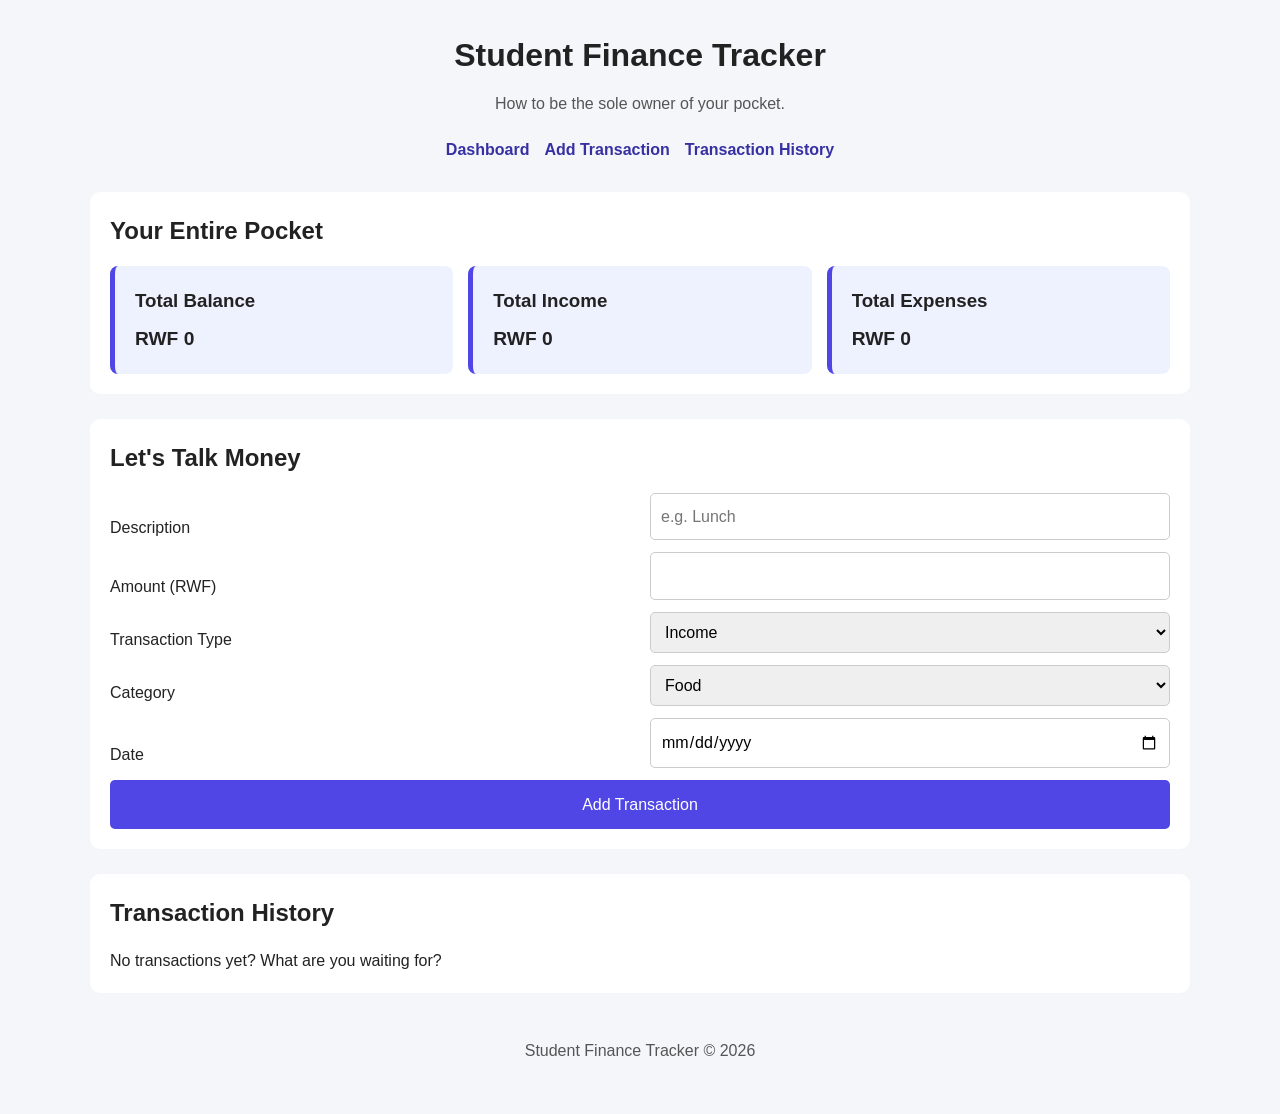
==== index.html @ 47b6ad71 "Responsive design and keyboard navigation" ====
<!DOCTYPE html>
<html lang="en">
<head>
    <meta charset="UTF-8">
    <meta name="viewport" content="width=device-width, initial-scale=1.0">
    <meta name="description" content="A finance tracker for students to make managing their money easy.">
    <title>Student Finance Tracker</title>
    <link rel="stylesheet" href="styles/style.css">
</head>
<body>
<a class="skip-link" href="#main-content">Let's Skip To The Best Part</a>

    <header>
        <h1>Student Finance Tracker</h1>
        <p>How to be the sole owner of your pocket.</p>
	<nav aria-label="Main navigation">
    <a href="#summary-heading">Dashboard</a>
    <a href="#transaction-heading">Add Transaction</a>
    <a href="#history-heading">Transaction History</a>
</nav>
    </header>

    <main id="main-content">
        <section aria-labelledby="summary-heading">
            <h2 id="summary-heading">Your Entire Pocket</h2>

            <div class="summary-cards">
                <article>
                    <h3>Total Balance</h3>
                    <p id="balance">RWF 0</p>
                </article>

                <article>
                    <h3>Total Income</h3>
                    <p id="income">RWF 0</p>
                </article>

                <article>
                    <h3>Total Expenses</h3>
                    <p id="expenses">RWF 0</p>
                </article>
            </div>
        </section>

        <section aria-labelledby="transaction-heading">
            <h2 id="transaction-heading">Let's Talk Money</h2>

            <form id="transaction-form">
                <label for="description">Description</label>
                <input
                    type="text"
                    id="description"
                    name="description"
                    placeholder="e.g. Lunch"
                    required
                >

                <label for="amount">Amount (RWF)</label>
                <input
                    type="number"
                    id="amount"
                    name="amount"
                    min="1"
                    step="1"
                    required
                >

                <label for="type">Transaction Type</label>
                <select id="type" name="type" required>
                    <option value="income">Income</option>
                    <option value="expense">Expense</option>
                </select>

                <label for="category">Category</label>
                <select id="category" name="category" required>
                    <option value="Food">Food</option>
                    <option value="Transport">Transport</option>
                    <option value="Books">Books</option>
                    <option value="Entertainment">Entertainment</option>
                    <option value="Fees">Fees</option>
                    <option value="Other">Other</option>
                </select>

                <label for="date">Date</label>
                <input type="date" id="date" name="date" required>

                <button type="submit">Add Transaction</button>
            </form>
        </section>

        <section aria-labelledby="history-heading">
            <h2 id="history-heading">Transaction History</h2>

            <div id="transaction-list">
                <p>No transactions yet? What are you waiting for?</p>
            </div>
        </section>
    </main>

    <footer>
        <p>Student Finance Tracker &copy; 2026</p>
    </footer>

    <script src="scripts/main.js"></script>
</body>
</html>
---- styles/style.css ----
/* Basic reset */
* {
    box-sizing: border-box;
    margin: 0;
    padding: 0;
}

/* Whole page */
body {
    font-family: Arial, sans-serif;
    background-color: #f4f6f9;
    color: #222;
    line-height: 1.6;
    padding: 20px;
}

/* Page header */
header {
    text-align: center;
    margin-bottom: 30px;
}

/* Main content */
main {
    max-width: 1000px;
    margin: 0 auto;
}

/* Sections */
section {
    background-color: white;
    padding: 20px;
    margin-bottom: 25px;
    border-radius: 10px;
}

/* Section headings */
h2 {
    margin-bottom: 15px;
}


/* Page heading */
header h1 {
    margin-bottom: 10px;
}

header p {
    color: #555;
}

/* Summary cards */
.summary-cards {
    display: flex;
    flex-direction: column;
    gap: 15px;
}

.summary-cards article {
    background-color: #eef2ff;
    padding: 20px;
    border-radius: 8px;
    border-left: 5px solid #4f46e5;
}

.summary-cards h3 {
    margin-bottom: 8px;
}

.summary-cards p {
    font-size: 1.2rem;
    font-weight: bold;
}

/* Transaction form */
#transaction-form {
    display: flex;
    flex-direction: column;
    gap: 10px;
}

#transaction-form input,
#transaction-form select {
    width: 100%;
    padding: 10px;
    border: 1px solid #ccc;
    border-radius: 5px;
    font: inherit;
}

#transaction-form button {
    padding: 12px;
    background-color: #4f46e5;
    color: white;
    border: none;
    border-radius: 5px;
    font: inherit;
    cursor: pointer;
}

#transaction-form button:hover {
    background-color: #3730a3;
}

/* Footer */
footer {
    text-align: center;
    color: #555;
    padding: 20px;
}

/* Keyboard accessibility */
input:focus-visible,
select:focus-visible,
button:focus-visible {
    outline: 3px solid #f59e0b;
    outline-offset: 2px;
}

/* Tablet screens: 768px and wider */
@media (min-width: 768px) {
    .summary-cards {
        flex-direction: row;
    }

    .summary-cards article {
        flex: 1;
    }
}

/* Desktop screens: 1024px and wider */
@media (min-width: 1024px) {
    body {
        padding: 30px;
    }

    main {
        max-width: 1100px;
    }
}


/* Larger screens: organize the form into two columns */
@media (min-width: 768px) {
    #transaction-form {
        display: grid;
        grid-template-columns: 1fr 1fr;
        gap: 12px 20px;
    }

    #transaction-form label {
        align-self: end;
    }

    #transaction-form button {
        grid-column: 1 / -1;
    }
}


/* Navigation */
nav {
    display: flex;
    flex-wrap: wrap;
    justify-content: center;
    gap: 15px;
    margin-top: 20px;
}

nav a {
    color: #3730a3;
    text-decoration: none;
    font-weight: bold;
}

nav a:hover {
    text-decoration: underline;
}

/* Skip link: visible when keyboard-focused */
.skip-link {
    position: absolute;
    top: -100px;
    left: 10px;
    background-color: white;
    color: #222;
    padding: 10px;
    z-index: 100;
}

.skip-link:focus {
    top: 10px;
    border: 2px solid #3730a3;
    border-radius: 5px;
    font-weight: bold;
}

/* Keyboard focus for navigation */
nav a:focus-visible {
    outline: 3px solid #f59e0b;
    outline-offset: 4px;
}
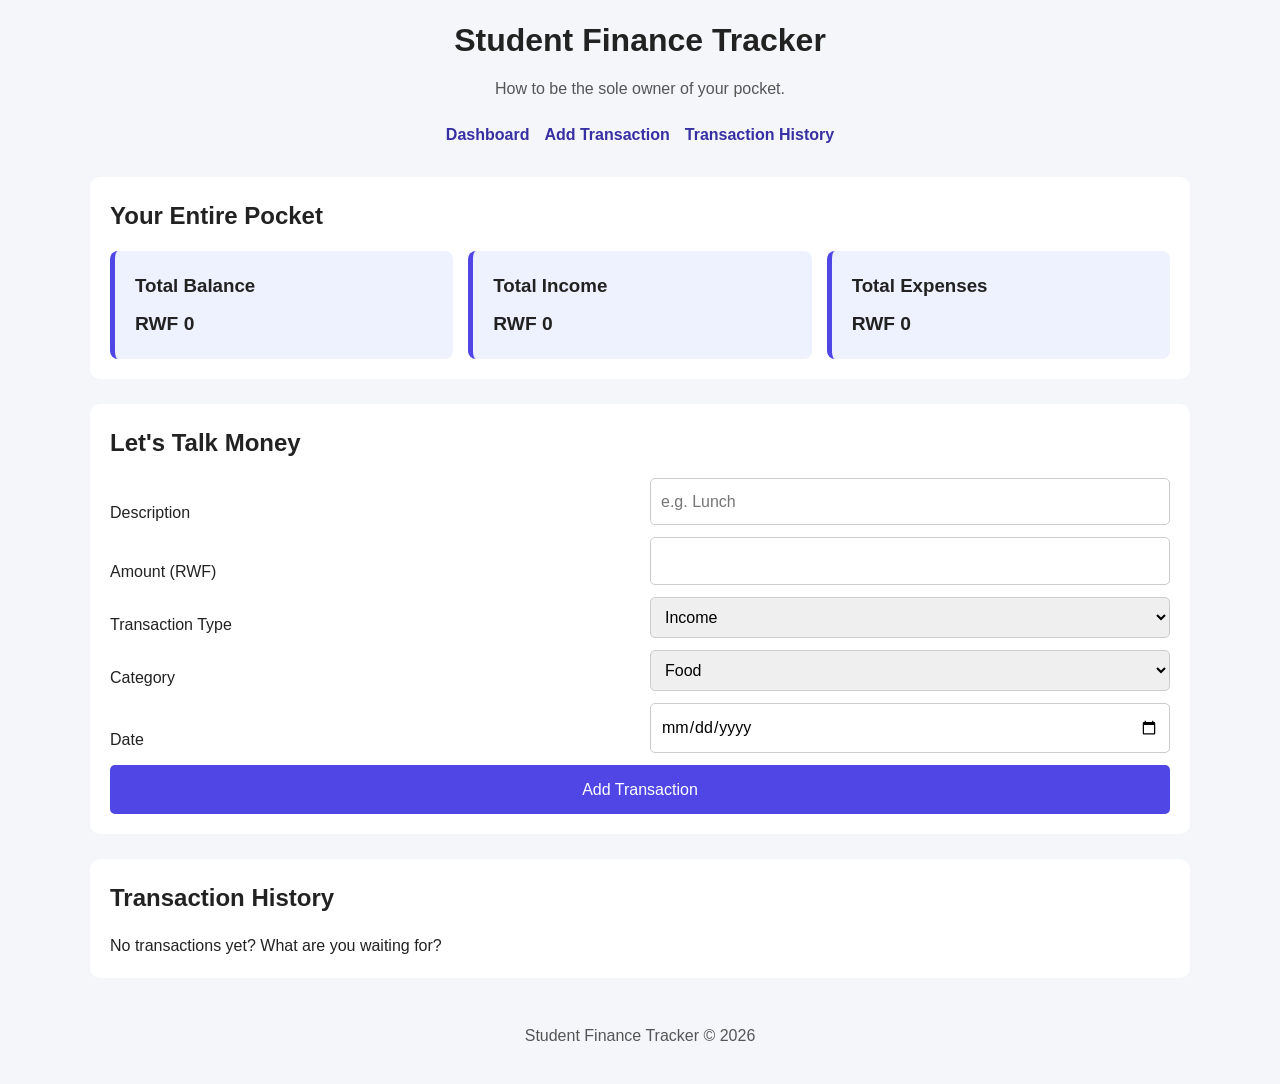
==== commit 7d43c15d: "Started milestone 3" ====
--- a/index.html
+++ b/index.html
@@ -102,6 +102,6 @@
         <p>Student Finance Tracker &copy; 2026</p>
     </footer>
 
-    <script src="scripts/main.js"></script>
+    <script type="module" src="scripts/main.js"></script>
 </body>
 </html>
--- a/styles/style.css
+++ b/styles/style.css
@@ -201,3 +201,45 @@
     outline: 3px solid #f59e0b;
     outline-offset: 4px;
 }
+
+
+/* Transaction history */
+#transaction-list {
+    display: flex;
+    flex-direction: column;
+    gap: 15px;
+}
+
+/* Individual transaction cards */
+.transaction-card {
+    background-color: #fff;
+    border: 1px solid #ddd;
+    border-radius: 8px;
+    padding: 15px;
+    overflow-wrap: anywhere;
+}
+
+/* Transaction card headings */
+.transaction-card h3 {
+    margin-bottom: 8px;
+}
+
+/* Tablet and desktop transaction layout */
+@media (min-width: 768px) {
+    #transaction-list {
+        display: grid;
+        grid-template-columns: repeat(2, minmax(0, 1fr));
+    }
+}
+
+/* Small mobile screens */
+@media (min-width: 360px) {
+    body {
+        padding: 15px;
+    }
+}
+
+/* Smooth button hover transition */
+#transaction-form button {
+    transition: background-color 0.2s ease;
+}
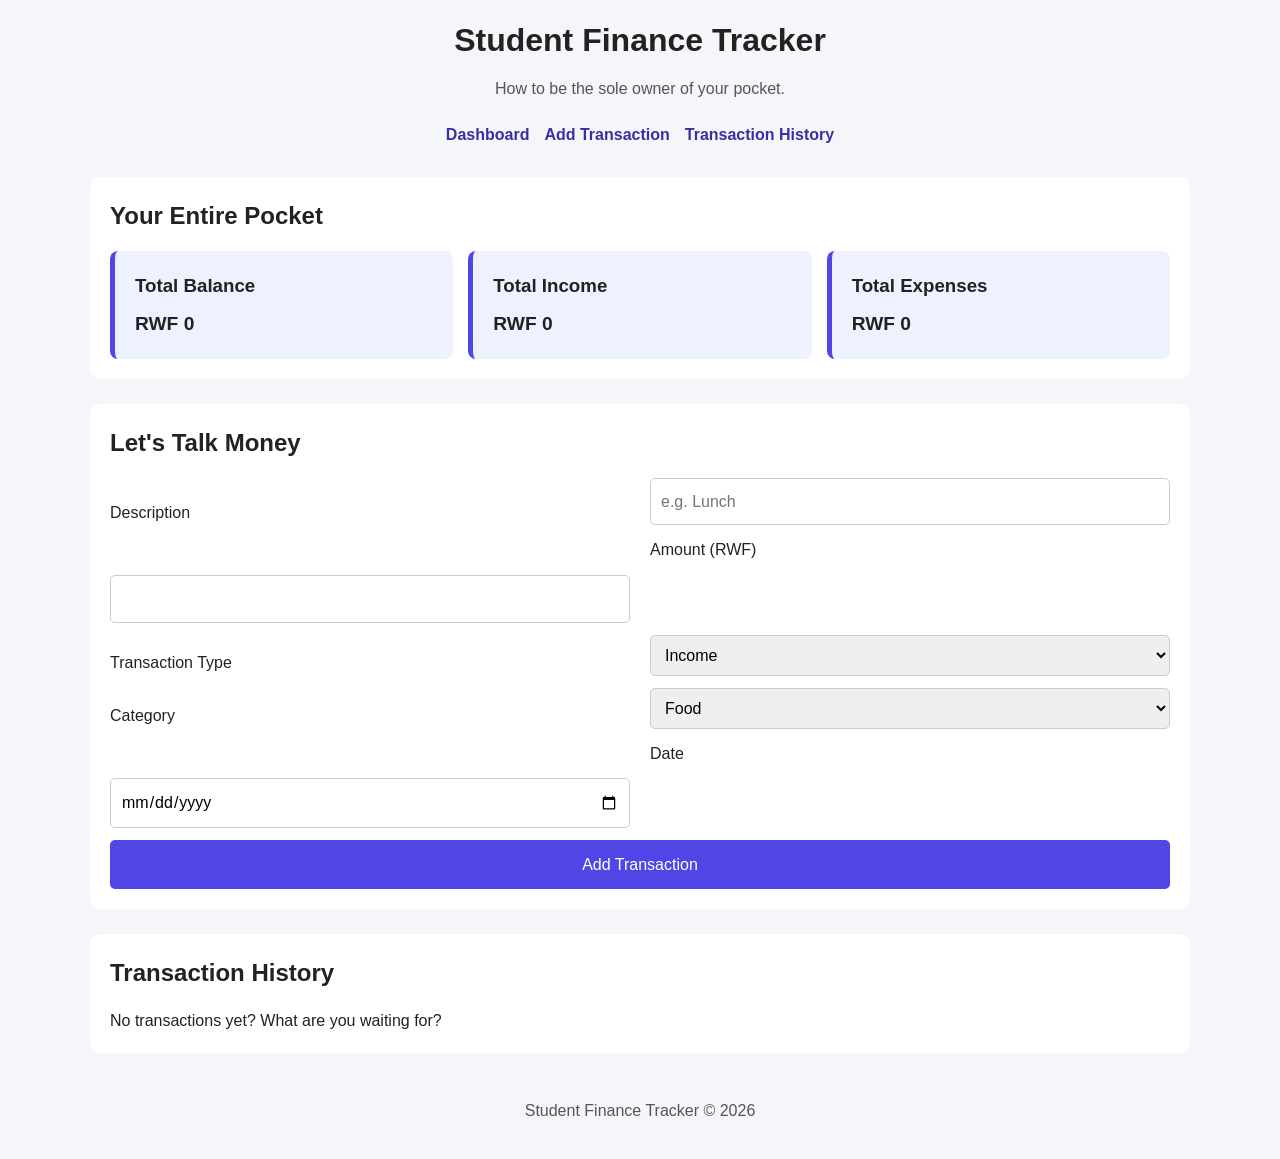
==== commit ab03b3be: "Regular expressions" ====
--- a/index.html
+++ b/index.html
@@ -1,4 +1,3 @@
-
 <!DOCTYPE html>
 <html lang="en">
 <head>
@@ -9,16 +8,17 @@
     <link rel="stylesheet" href="styles/style.css">
 </head>
 <body>
-<a class="skip-link" href="#main-content">Let's Skip To The Best Part</a>
+    <a class="skip-link" href="#main-content">Skip to main content</a>
 
     <header>
         <h1>Student Finance Tracker</h1>
         <p>How to be the sole owner of your pocket.</p>
-	<nav aria-label="Main navigation">
-    <a href="#summary-heading">Dashboard</a>
-    <a href="#transaction-heading">Add Transaction</a>
-    <a href="#history-heading">Transaction History</a>
-</nav>
+
+        <nav aria-label="Main navigation">
+            <a href="#summary-heading">Dashboard</a>
+            <a href="#transaction-heading">Add Transaction</a>
+            <a href="#history-heading">Transaction History</a>
+        </nav>
     </header>
 
     <main id="main-content">
@@ -46,7 +46,7 @@
         <section aria-labelledby="transaction-heading">
             <h2 id="transaction-heading">Let's Talk Money</h2>
 
-            <form id="transaction-form">
+            <form id="transaction-form" novalidate>
                 <label for="description">Description</label>
                 <input
                     type="text"
@@ -54,17 +54,23 @@
                     name="description"
                     placeholder="e.g. Lunch"
                     required
+                    aria-describedby="description-error"
                 >
+                <p id="description-error" class="error-message"
+                   role="status" aria-live="polite"></p>
 
                 <label for="amount">Amount (RWF)</label>
                 <input
                     type="number"
                     id="amount"
                     name="amount"
-                    min="1"
-                    step="1"
+                    min="0"
+                    step="0.01"
                     required
+                    aria-describedby="amount-error"
                 >
+                <p id="amount-error" class="error-message"
+                   role="status" aria-live="polite"></p>
 
                 <label for="type">Transaction Type</label>
                 <select id="type" name="type" required>
@@ -73,7 +79,12 @@
                 </select>
 
                 <label for="category">Category</label>
-                <select id="category" name="category" required>
+                <select
+                    id="category"
+                    name="category"
+                    required
+                    aria-describedby="category-error"
+                >
                     <option value="Food">Food</option>
                     <option value="Transport">Transport</option>
                     <option value="Books">Books</option>
@@ -81,9 +92,19 @@
                     <option value="Fees">Fees</option>
                     <option value="Other">Other</option>
                 </select>
+                <p id="category-error" class="error-message"
+                   role="status" aria-live="polite"></p>
 
                 <label for="date">Date</label>
-                <input type="date" id="date" name="date" required>
+                <input
+                    type="date"
+                    id="date"
+                    name="date"
+                    required
+                    aria-describedby="date-error"
+                >
+                <p id="date-error" class="error-message"
+                   role="status" aria-live="polite"></p>
 
                 <button type="submit">Add Transaction</button>
             </form>
@@ -92,7 +113,7 @@
         <section aria-labelledby="history-heading">
             <h2 id="history-heading">Transaction History</h2>
 
-            <div id="transaction-list">
+            <div id="transaction-list" aria-live="polite">
                 <p>No transactions yet? What are you waiting for?</p>
             </div>
         </section>
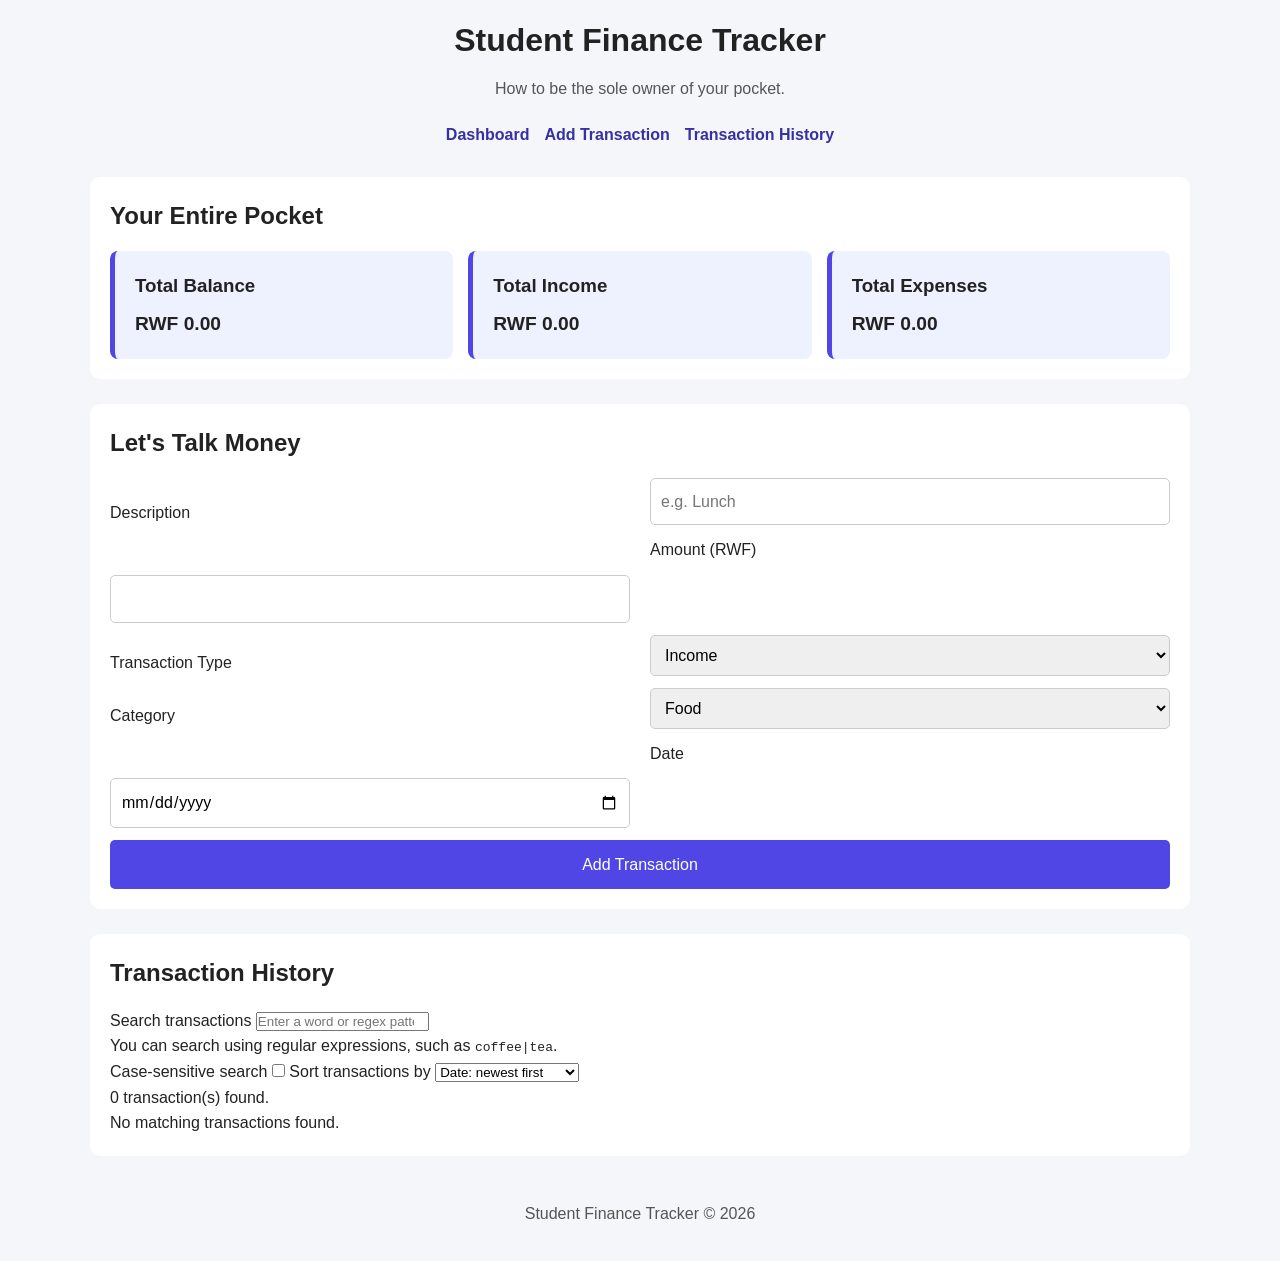
==== commit 32441811: "M5/M6: Add dashboard totals and local storage persistence" ====
--- a/index.html
+++ b/index.html
@@ -113,6 +113,35 @@
         <section aria-labelledby="history-heading">
             <h2 id="history-heading">Transaction History</h2>
 
+<div class="history-controls">
+    <label for="search-input">Search transactions</label>
+    <input
+        type="search"
+        id="search-input"
+        placeholder="Enter a word or regex pattern"
+        aria-describedby="search-help"
+    >
+    <p id="search-help">
+        You can search using regular expressions, such as
+        <code>coffee|tea</code>.
+    </p>
+
+    <label for="case-sensitive">Case-sensitive search</label>
+    <input type="checkbox" id="case-sensitive">
+
+    <label for="sort-by">Sort transactions by</label>
+    <select id="sort-by">
+        <option value="date-desc">Date: newest first</option>
+        <option value="date-asc">Date: oldest first</option>
+        <option value="description-asc">Description: A–Z</option>
+        <option value="description-desc">Description: Z–A</option>
+        <option value="amount-asc">Amount: lowest first</option>
+        <option value="amount-desc">Amount: highest first</option>
+    </select>
+
+    <p id="search-status" role="status" aria-live="polite"></p>
+</div>
+
             <div id="transaction-list" aria-live="polite">
                 <p>No transactions yet? What are you waiting for?</p>
             </div>
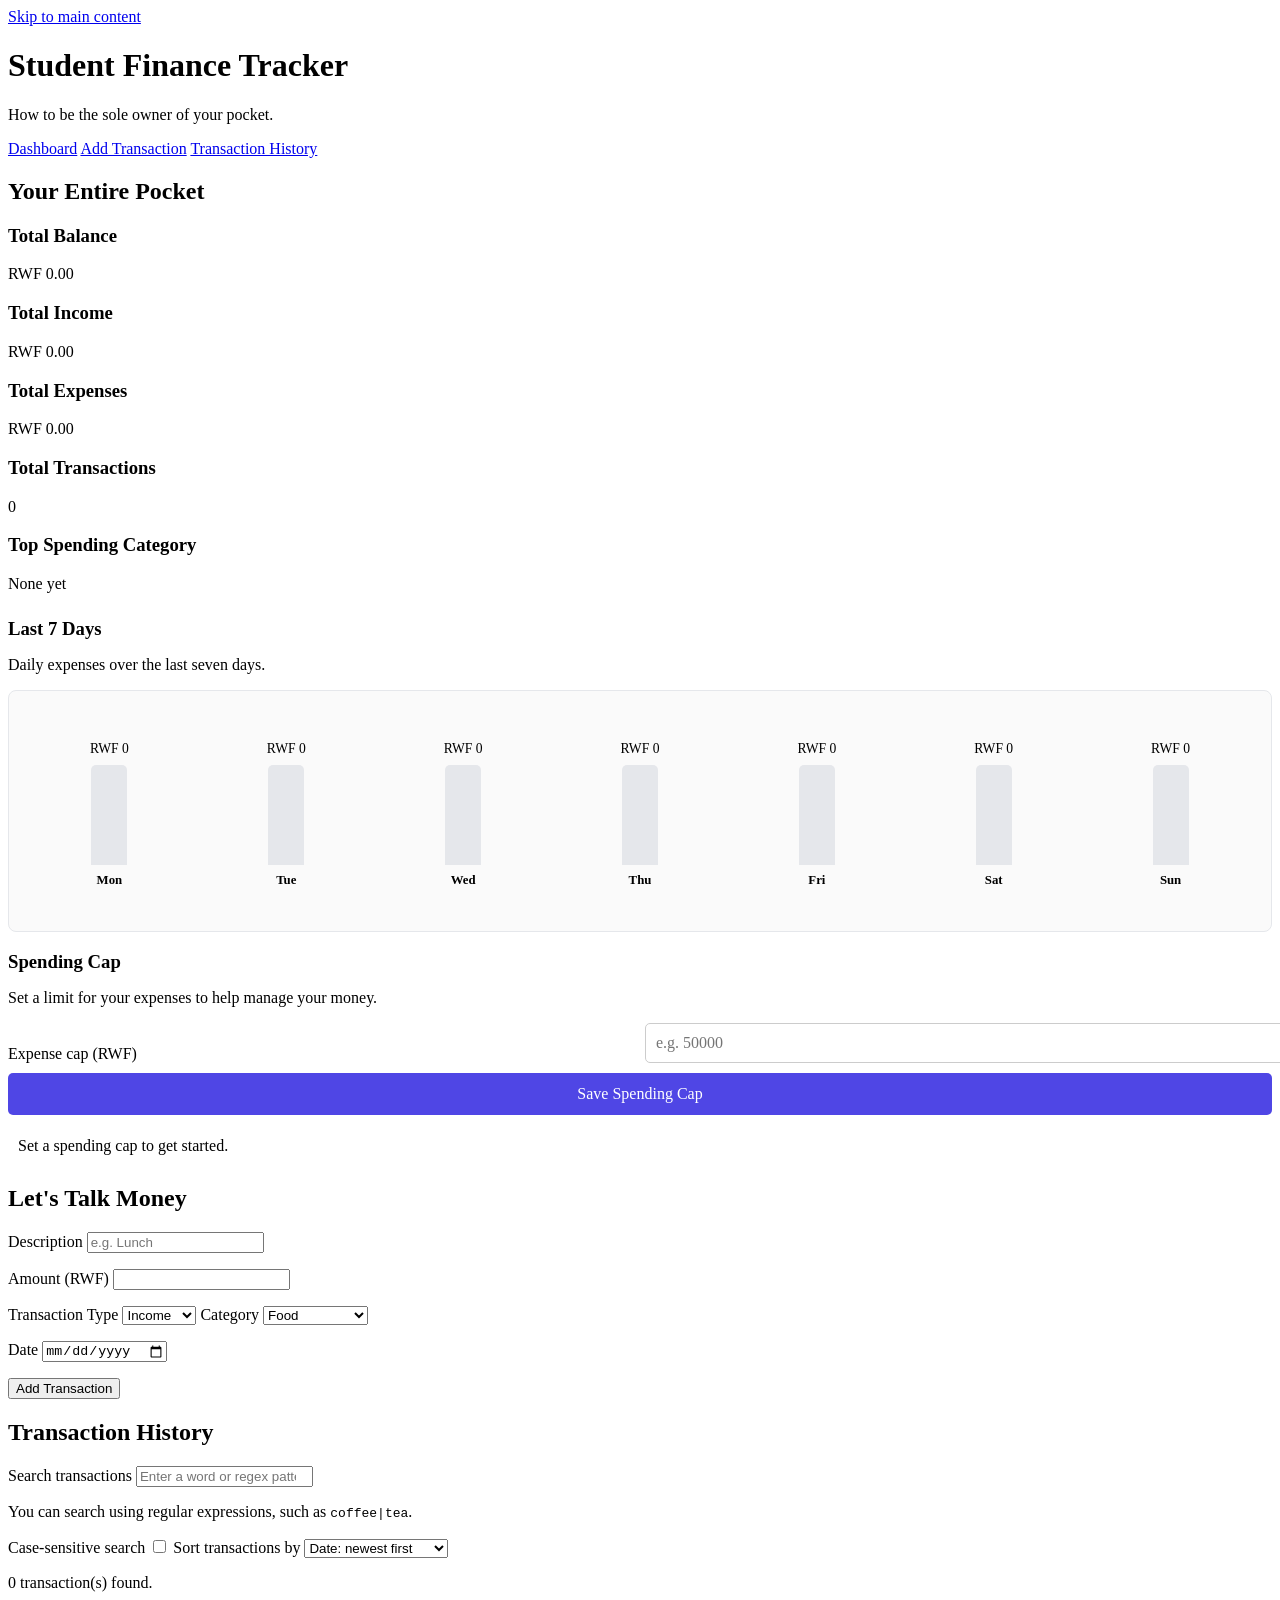
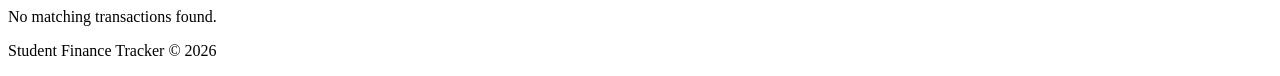
==== commit c38ae94f: "Done with Milestone 5" ====
--- a/index.html
+++ b/index.html
@@ -28,19 +28,68 @@
             <div class="summary-cards">
                 <article>
                     <h3>Total Balance</h3>
-                    <p id="balance">RWF 0</p>
+                    <p id="balance">RWF 0.00</p>
                 </article>
 
                 <article>
                     <h3>Total Income</h3>
-                    <p id="income">RWF 0</p>
+                    <p id="income">RWF 0.00</p>
                 </article>
 
                 <article>
                     <h3>Total Expenses</h3>
-                    <p id="expenses">RWF 0</p>
+                    <p id="expenses">RWF 0.00</p>
+                </article>
+
+                <article>
+                    <h3>Total Transactions</h3>
+                    <p id="total-transactions">0</p>
+                </article>
+
+                <article>
+                    <h3>Top Spending Category</h3>
+                    <p id="top-category">None yet</p>
                 </article>
             </div>
+
+            <section aria-labelledby="trend-heading">
+                <h3 id="trend-heading">Last 7 Days</h3>
+                <p>Daily expenses over the last seven days.</p>
+                <div
+                    id="weekly-trend"
+                    class="weekly-trend"
+                    role="img"
+                    aria-label="Daily expense trend for the last seven days"
+                >
+                    <p>No expense data yet.</p>
+                </div>
+            </section>
+
+            <section aria-labelledby="cap-heading">
+                <h3 id="cap-heading">Spending Cap</h3>
+                <p>Set a limit for your expenses to help manage your money.</p>
+
+                <form id="cap-form">
+                    <label for="spending-cap">Expense cap (RWF)</label>
+                    <input
+                        type="number"
+                        id="spending-cap"
+                        name="spending-cap"
+                        min="0"
+                        step="0.01"
+                        placeholder="e.g. 50000"
+                        required
+                    >
+                    <button type="submit">Save Spending Cap</button>
+                </form>
+
+                <p
+                    id="cap-status"
+                    role="status"
+                    aria-live="polite"
+                    aria-atomic="true"
+                >Set a spending cap to get started.</p>
+            </section>
         </section>
 
         <section aria-labelledby="transaction-heading">
@@ -113,34 +162,34 @@
         <section aria-labelledby="history-heading">
             <h2 id="history-heading">Transaction History</h2>
 
-<div class="history-controls">
-    <label for="search-input">Search transactions</label>
-    <input
-        type="search"
-        id="search-input"
-        placeholder="Enter a word or regex pattern"
-        aria-describedby="search-help"
-    >
-    <p id="search-help">
-        You can search using regular expressions, such as
-        <code>coffee|tea</code>.
-    </p>
-
-    <label for="case-sensitive">Case-sensitive search</label>
-    <input type="checkbox" id="case-sensitive">
-
-    <label for="sort-by">Sort transactions by</label>
-    <select id="sort-by">
-        <option value="date-desc">Date: newest first</option>
-        <option value="date-asc">Date: oldest first</option>
-        <option value="description-asc">Description: A–Z</option>
-        <option value="description-desc">Description: Z–A</option>
-        <option value="amount-asc">Amount: lowest first</option>
-        <option value="amount-desc">Amount: highest first</option>
-    </select>
-
-    <p id="search-status" role="status" aria-live="polite"></p>
-</div>
+            <div class="history-controls">
+                <label for="search-input">Search transactions</label>
+                <input
+                    type="search"
+                    id="search-input"
+                    placeholder="Enter a word or regex pattern"
+                    aria-describedby="search-help"
+                >
+                <p id="search-help">
+                    You can search using regular expressions, such as
+                    <code>coffee|tea</code>.
+                </p>
+
+                <label for="case-sensitive">Case-sensitive search</label>
+                <input type="checkbox" id="case-sensitive">
+
+                <label for="sort-by">Sort transactions by</label>
+                <select id="sort-by">
+                    <option value="date-desc">Date: newest first</option>
+                    <option value="date-asc">Date: oldest first</option>
+                    <option value="description-asc">Description: A–Z</option>
+                    <option value="description-desc">Description: Z–A</option>
+                    <option value="amount-asc">Amount: lowest first</option>
+                    <option value="amount-desc">Amount: highest first</option>
+                </select>
+
+                <p id="search-status" role="status" aria-live="polite"></p>
+            </div>
 
             <div id="transaction-list" aria-live="polite">
                 <p>No transactions yet? What are you waiting for?</p>
--- a/styles/style.css
+++ b/styles/style.css
@@ -1,87 +1,64 @@
-
-/* Basic reset */
-* {
-    box-sizing: border-box;
-    margin: 0;
-    padding: 0;
+/* Dashboard weekly expense trend */
+.weekly-trend {
+    display: grid;
+    grid-template-columns: repeat(7, minmax(0, 1fr));
+    gap: 8px;
+    align-items: end;
+    min-height: 200px;
+    padding: 15px 5px;
+    border: 1px solid #e5e7eb;
+    border-radius: 8px;
+    background-color: #fafafa;
 }
 
-/* Whole page */
-body {
-    font-family: Arial, sans-serif;
-    background-color: #f4f6f9;
-    color: #222;
-    line-height: 1.6;
-    padding: 20px;
+.trend-day {
+    display: flex;
+    flex-direction: column;
+    align-items: center;
+    gap: 8px;
+    min-width: 0;
+    height: 170px;
 }
 
-/* Page header */
-header {
+.trend-amount {
+    font-size: 0.7rem;
     text-align: center;
-    margin-bottom: 30px;
+    overflow-wrap: anywhere;
 }
 
-/* Main content */
-main {
-    max-width: 1000px;
-    margin: 0 auto;
+.trend-bar-track {
+    display: flex;
+    align-items: end;
+    width: 100%;
+    max-width: 36px;
+    height: 100px;
+    overflow: hidden;
+    border-radius: 5px 5px 0 0;
+    background-color: #e5e7eb;
 }
 
-/* Sections */
-section {
-    background-color: white;
-    padding: 20px;
-    margin-bottom: 25px;
-    border-radius: 10px;
+.trend-bar {
+    width: 100%;
+    min-height: 0;
+    border-radius: 5px 5px 0 0;
+    background-color: #4f46e5;
+    transition: height 0.3s ease;
 }
 
-/* Section headings */
-h2 {
-    margin-bottom: 15px;
-}
-
-
-/* Page heading */
-header h1 {
-    margin-bottom: 10px;
-}
-
-header p {
-    color: #555;
-}
-
-/* Summary cards */
-.summary-cards {
-    display: flex;
-    flex-direction: column;
-    gap: 15px;
-}
-
-.summary-cards article {
-    background-color: #eef2ff;
-    padding: 20px;
-    border-radius: 8px;
-    border-left: 5px solid #4f46e5;
-}
-
-.summary-cards h3 {
-    margin-bottom: 8px;
-}
-
-.summary-cards p {
-    font-size: 1.2rem;
+.trend-label {
+    font-size: 0.8rem;
     font-weight: bold;
 }
 
-/* Transaction form */
-#transaction-form {
+/* Spending cap form */
+#cap-form {
     display: flex;
     flex-direction: column;
     gap: 10px;
+    margin-top: 12px;
 }
 
-#transaction-form input,
-#transaction-form select {
+#cap-form input {
     width: 100%;
     padding: 10px;
     border: 1px solid #ccc;
@@ -89,7 +66,7 @@
     font: inherit;
 }
 
-#transaction-form button {
+#cap-form button {
     padding: 12px;
     background-color: #4f46e5;
     color: white;
@@ -99,147 +76,61 @@
     cursor: pointer;
 }
 
-#transaction-form button:hover {
+#cap-form button:hover {
     background-color: #3730a3;
 }
 
-/* Footer */
-footer {
-    text-align: center;
-    color: #555;
-    padding: 20px;
-}
-
-/* Keyboard accessibility */
-input:focus-visible,
-select:focus-visible,
-button:focus-visible {
+#cap-form button:focus-visible {
     outline: 3px solid #f59e0b;
     outline-offset: 2px;
 }
 
-/* Tablet screens: 768px and wider */
+#cap-status {
+    margin-top: 12px;
+    padding: 10px;
+    border-radius: 5px;
+    overflow-wrap: anywhere;
+}
+
+/* Keep dashboard sections visually distinct */
+#summary-heading + .summary-cards {
+    margin-bottom: 25px;
+}
+
+#trend-heading,
+#cap-heading {
+    margin-bottom: 10px;
+}
+
+/* Give summary cards room to wrap on tablets */
 @media (min-width: 768px) {
     .summary-cards {
-        flex-direction: row;
+        flex-wrap: wrap;
     }
 
     .summary-cards article {
-        flex: 1;
-    }
-}
-
-/* Desktop screens: 1024px and wider */
-@media (min-width: 1024px) {
-    body {
-        padding: 30px;
+        flex: 1 1 200px;
     }
 
-    main {
-        max-width: 1100px;
-    }
-}
-
-
-/* Larger screens: organize the form into two columns */
-@media (min-width: 768px) {
-    #transaction-form {
+    #cap-form {
         display: grid;
         grid-template-columns: 1fr 1fr;
-        gap: 12px 20px;
+        align-items: end;
     }
 
-    #transaction-form label {
-        align-self: end;
-    }
-
-    #transaction-form button {
+    #cap-form button {
         grid-column: 1 / -1;
     }
 }
 
+/* Make chart labels easier to read on wider screens */
+@media (min-width: 1024px) {
+    .weekly-trend {
+        gap: 16px;
+        padding: 20px;
+    }
 
-/* Navigation */
-nav {
-    display: flex;
-    flex-wrap: wrap;
-    justify-content: center;
-    gap: 15px;
-    margin-top: 20px;
-}
-
-nav a {
-    color: #3730a3;
-    text-decoration: none;
-    font-weight: bold;
-}
-
-nav a:hover {
-    text-decoration: underline;
-}
-
-/* Skip link: visible when keyboard-focused */
-.skip-link {
-    position: absolute;
-    top: -100px;
-    left: 10px;
-    background-color: white;
-    color: #222;
-    padding: 10px;
-    z-index: 100;
-}
-
-.skip-link:focus {
-    top: 10px;
-    border: 2px solid #3730a3;
-    border-radius: 5px;
-    font-weight: bold;
-}
-
-/* Keyboard focus for navigation */
-nav a:focus-visible {
-    outline: 3px solid #f59e0b;
-    outline-offset: 4px;
-}
-
-
-/* Transaction history */
-#transaction-list {
-    display: flex;
-    flex-direction: column;
-    gap: 15px;
-}
-
-/* Individual transaction cards */
-.transaction-card {
-    background-color: #fff;
-    border: 1px solid #ddd;
-    border-radius: 8px;
-    padding: 15px;
-    overflow-wrap: anywhere;
-}
-
-/* Transaction card headings */
-.transaction-card h3 {
-    margin-bottom: 8px;
-}
-
-/* Tablet and desktop transaction layout */
-@media (min-width: 768px) {
-    #transaction-list {
-        display: grid;
-        grid-template-columns: repeat(2, minmax(0, 1fr));
+    .trend-amount {
+        font-size: 0.85rem;
     }
 }
-
-/* Small mobile screens */
-@media (min-width: 360px) {
-    body {
-        padding: 15px;
-    }
-}
-
-/* Smooth button hover transition */
-#transaction-form button {
-    transition: background-color 0.2s ease;
-}
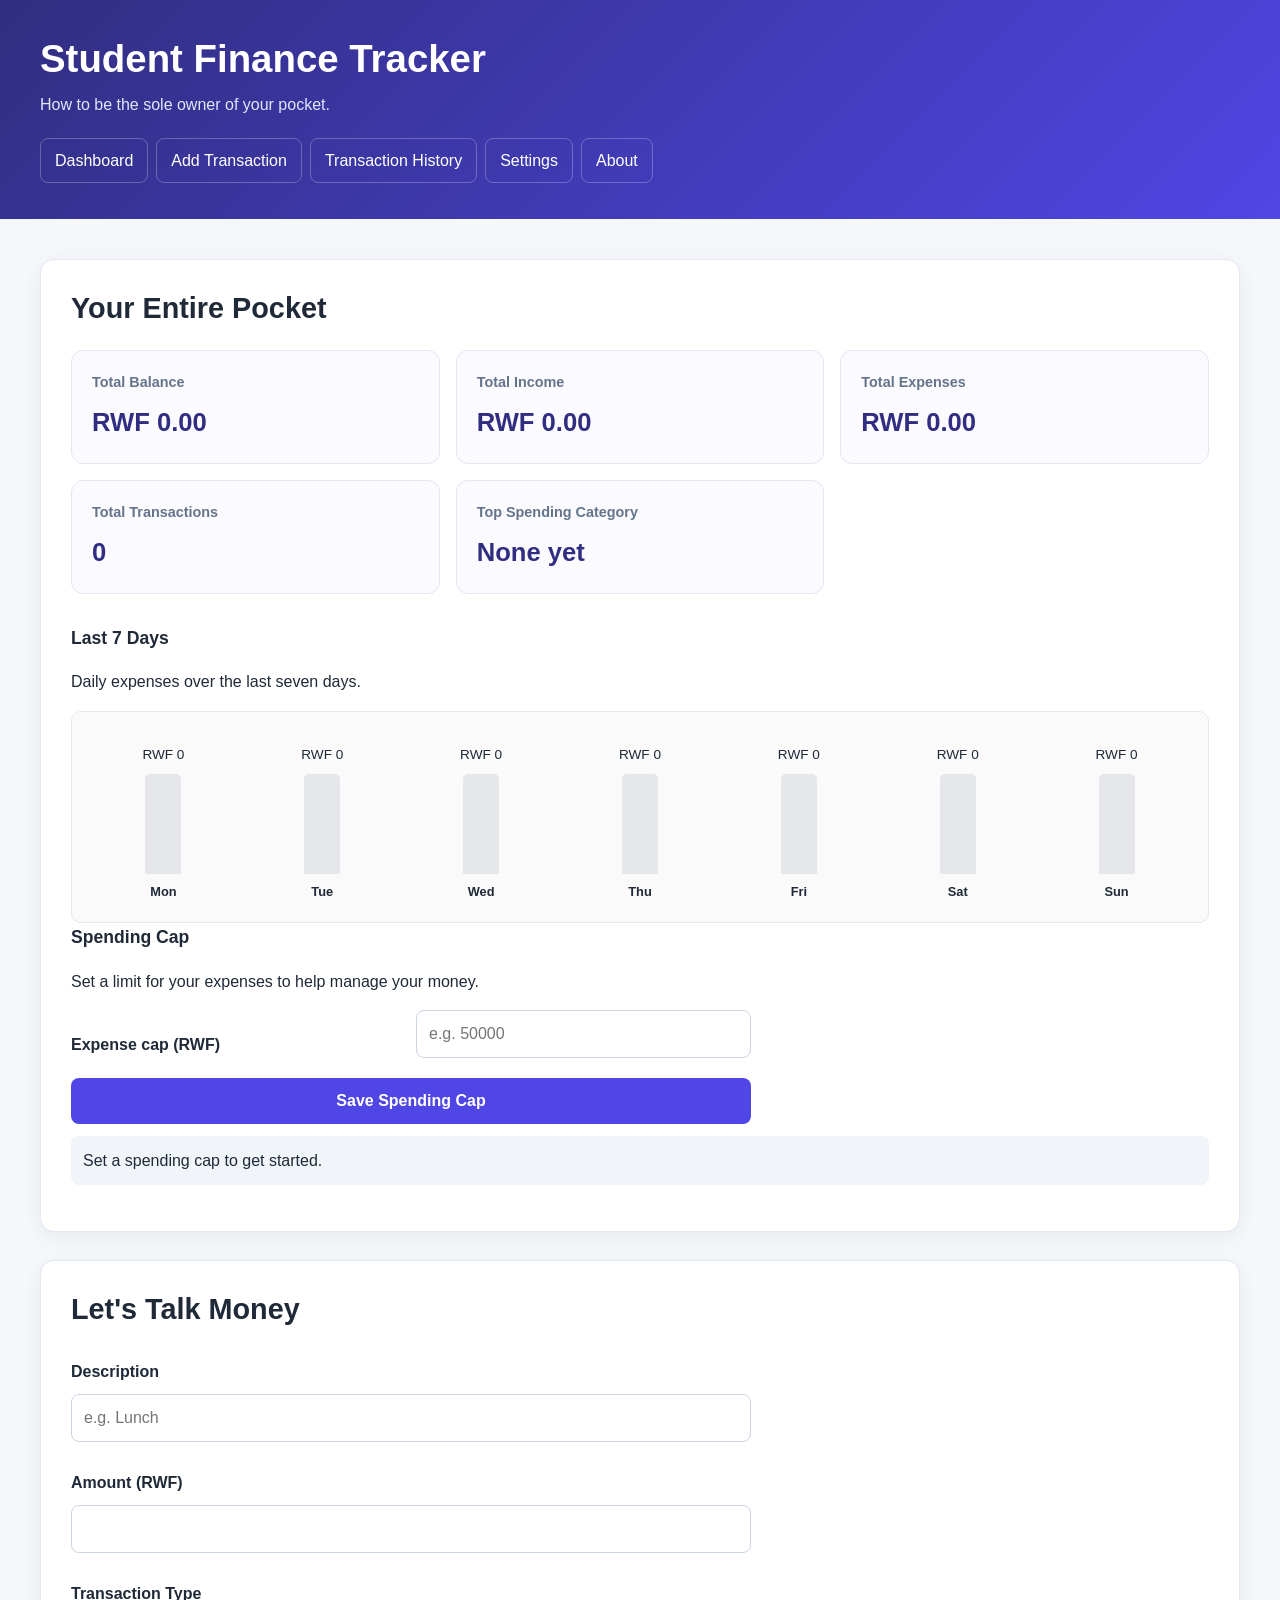
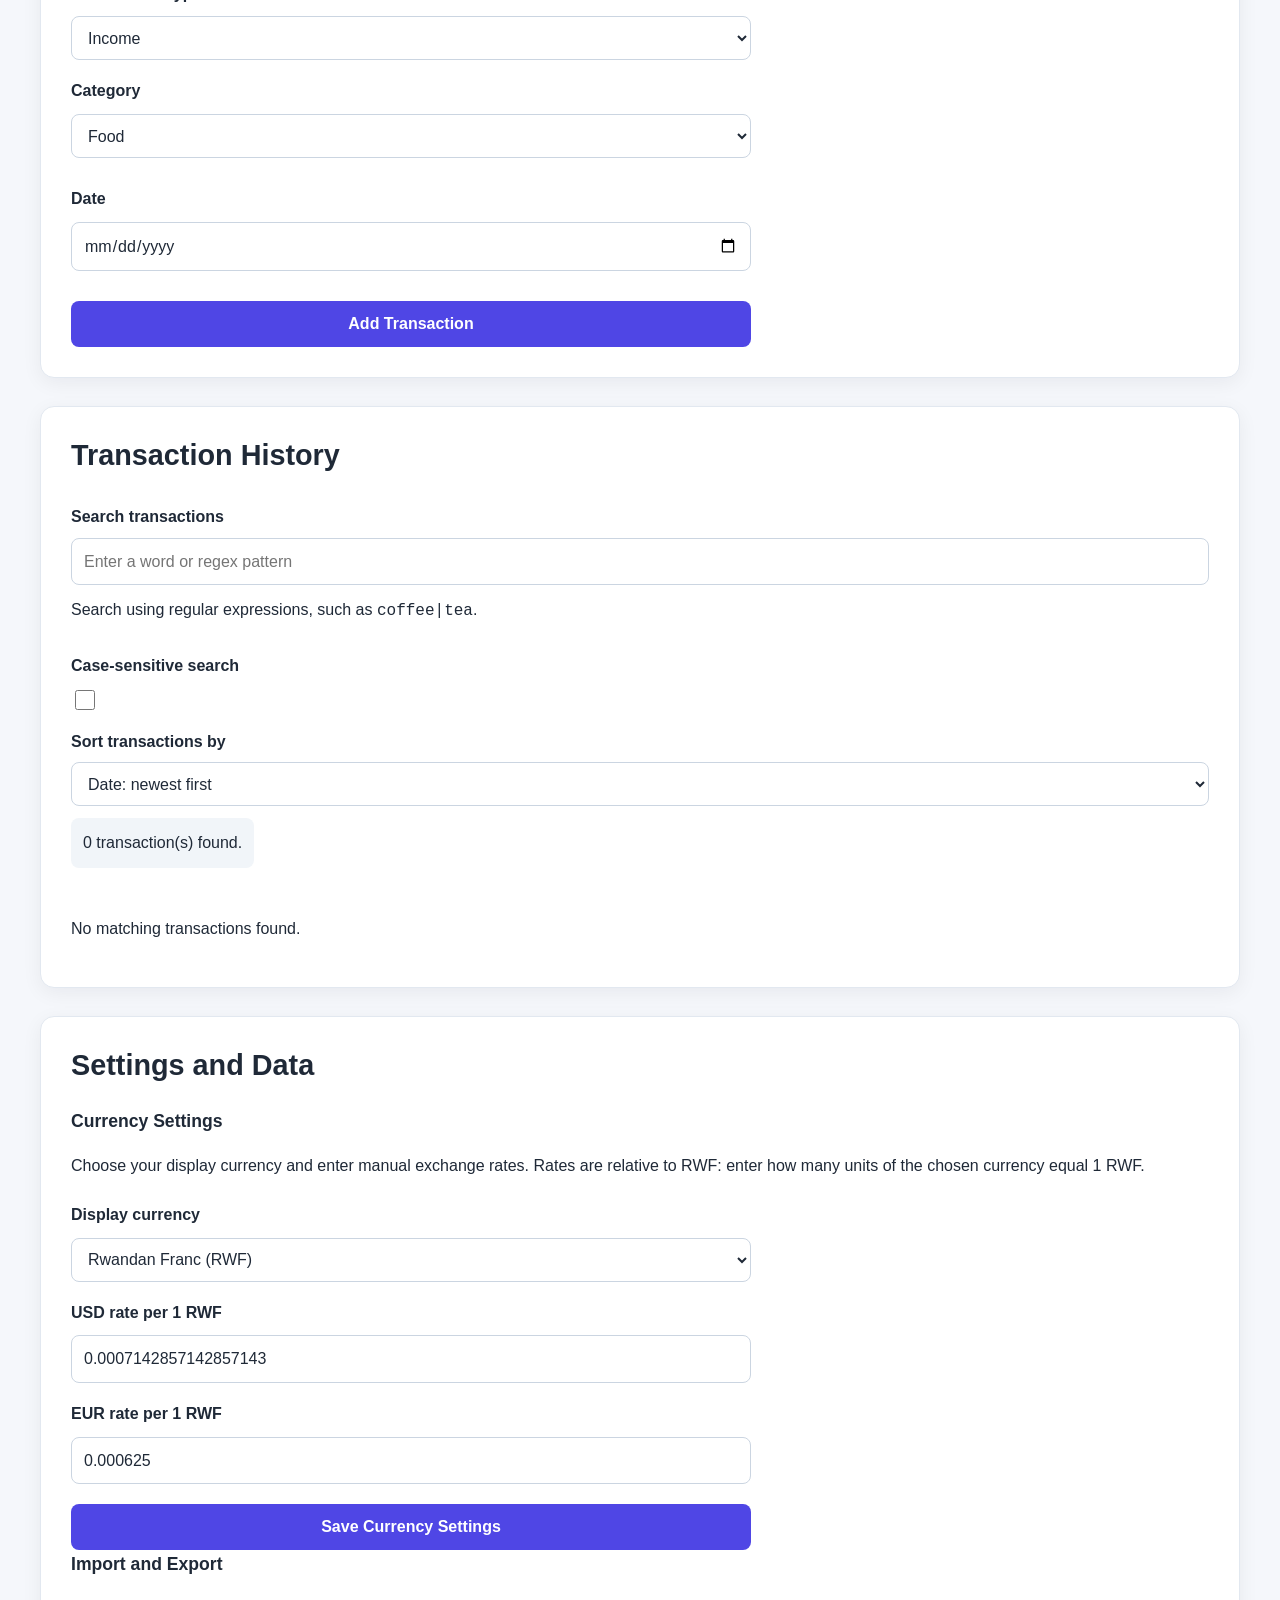
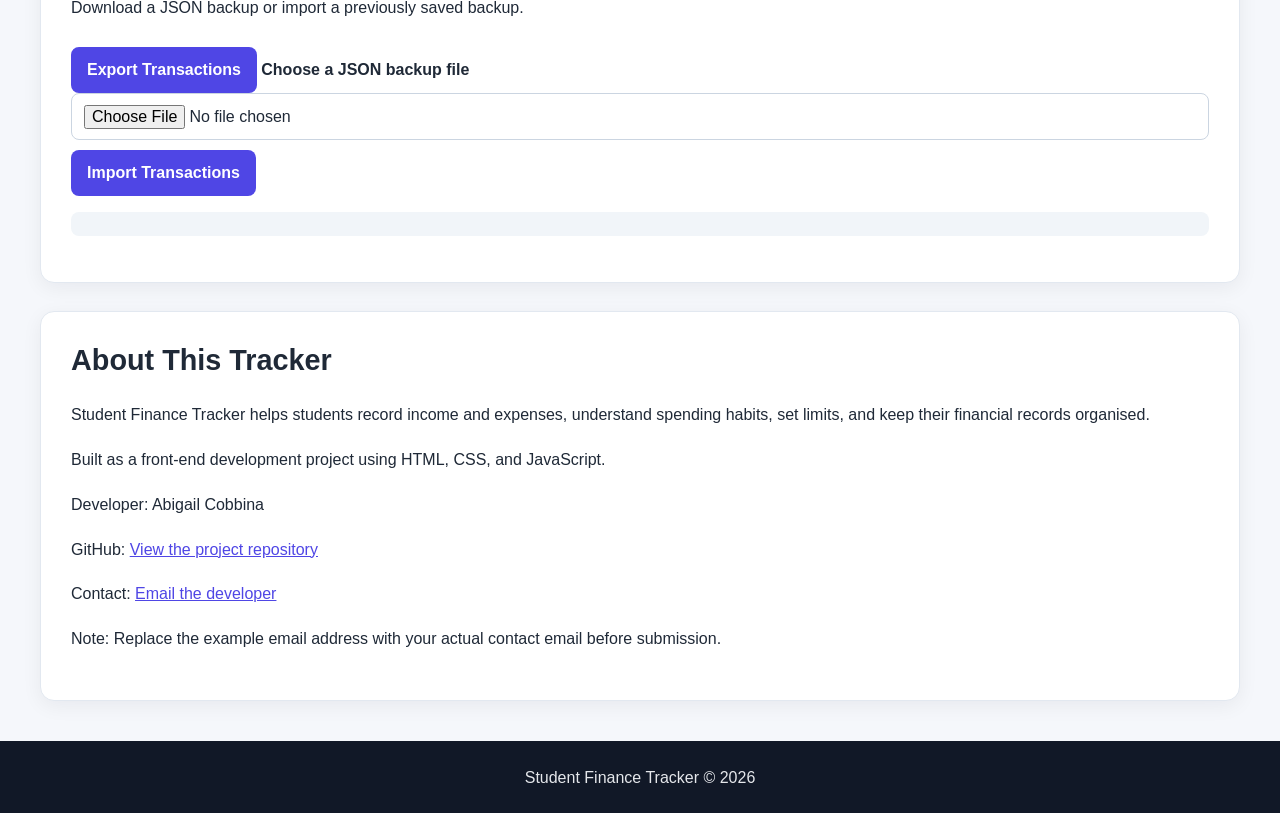
==== commit 7a1ad425: "Reviewing errors" ====
--- a/index.html
+++ b/index.html
@@ -3,7 +3,7 @@
 <head>
     <meta charset="UTF-8">
     <meta name="viewport" content="width=device-width, initial-scale=1.0">
-    <meta name="description" content="A finance tracker for students to make managing their money easy.">
+    <meta name="description" content="A finance tracker for students to manage their money.">
     <title>Student Finance Tracker</title>
     <link rel="stylesheet" href="styles/style.css">
 </head>
@@ -18,6 +18,8 @@
             <a href="#summary-heading">Dashboard</a>
             <a href="#transaction-heading">Add Transaction</a>
             <a href="#history-heading">Transaction History</a>
+            <a href="#settings-heading">Settings</a>
+            <a href="#about-heading">About</a>
         </nav>
     </header>
 
@@ -30,22 +32,18 @@
                     <h3>Total Balance</h3>
                     <p id="balance">RWF 0.00</p>
                 </article>
-
                 <article>
                     <h3>Total Income</h3>
                     <p id="income">RWF 0.00</p>
                 </article>
-
                 <article>
                     <h3>Total Expenses</h3>
                     <p id="expenses">RWF 0.00</p>
                 </article>
-
                 <article>
                     <h3>Total Transactions</h3>
                     <p id="total-transactions">0</p>
                 </article>
-
                 <article>
                     <h3>Top Spending Category</h3>
                     <p id="top-category">None yet</p>
@@ -55,12 +53,9 @@
             <section aria-labelledby="trend-heading">
                 <h3 id="trend-heading">Last 7 Days</h3>
                 <p>Daily expenses over the last seven days.</p>
-                <div
-                    id="weekly-trend"
-                    class="weekly-trend"
-                    role="img"
-                    aria-label="Daily expense trend for the last seven days"
-                >
+                <div id="weekly-trend" class="weekly-trend"
+                     role="img"
+                     aria-label="Daily expense trend for the last seven days">
                     <p>No expense data yet.</p>
                 </div>
             </section>
@@ -71,24 +66,13 @@
 
                 <form id="cap-form">
                     <label for="spending-cap">Expense cap (RWF)</label>
-                    <input
-                        type="number"
-                        id="spending-cap"
-                        name="spending-cap"
-                        min="0"
-                        step="0.01"
-                        placeholder="e.g. 50000"
-                        required
-                    >
+                    <input type="number" id="spending-cap" name="spending-cap"
+                           min="0" step="0.01" placeholder="e.g. 50000" required>
                     <button type="submit">Save Spending Cap</button>
                 </form>
 
-                <p
-                    id="cap-status"
-                    role="status"
-                    aria-live="polite"
-                    aria-atomic="true"
-                >Set a spending cap to get started.</p>
+                <p id="cap-status" role="status" aria-live="polite"
+                   aria-atomic="true">Set a spending cap to get started.</p>
             </section>
         </section>
 
@@ -97,27 +81,16 @@
 
             <form id="transaction-form" novalidate>
                 <label for="description">Description</label>
-                <input
-                    type="text"
-                    id="description"
-                    name="description"
-                    placeholder="e.g. Lunch"
-                    required
-                    aria-describedby="description-error"
-                >
+                <input type="text" id="description" name="description"
+                       placeholder="e.g. Lunch" required
+                       aria-describedby="description-error">
                 <p id="description-error" class="error-message"
                    role="status" aria-live="polite"></p>
 
                 <label for="amount">Amount (RWF)</label>
-                <input
-                    type="number"
-                    id="amount"
-                    name="amount"
-                    min="0"
-                    step="0.01"
-                    required
-                    aria-describedby="amount-error"
-                >
+                <input type="number" id="amount" name="amount"
+                       min="0" step="0.01" required
+                       aria-describedby="amount-error">
                 <p id="amount-error" class="error-message"
                    role="status" aria-live="polite"></p>
 
@@ -128,12 +101,8 @@
                 </select>
 
                 <label for="category">Category</label>
-                <select
-                    id="category"
-                    name="category"
-                    required
-                    aria-describedby="category-error"
-                >
+                <select id="category" name="category" required
+                        aria-describedby="category-error">
                     <option value="Food">Food</option>
                     <option value="Transport">Transport</option>
                     <option value="Books">Books</option>
@@ -145,17 +114,15 @@
                    role="status" aria-live="polite"></p>
 
                 <label for="date">Date</label>
-                <input
-                    type="date"
-                    id="date"
-                    name="date"
-                    required
-                    aria-describedby="date-error"
-                >
+                <input type="date" id="date" name="date" required
+                       aria-describedby="date-error">
                 <p id="date-error" class="error-message"
                    role="status" aria-live="polite"></p>
 
                 <button type="submit">Add Transaction</button>
+                <button type="button" id="cancel-edit" hidden>
+                    Cancel Editing
+                </button>
             </form>
         </section>
 
@@ -164,14 +131,11 @@
 
             <div class="history-controls">
                 <label for="search-input">Search transactions</label>
-                <input
-                    type="search"
-                    id="search-input"
-                    placeholder="Enter a word or regex pattern"
-                    aria-describedby="search-help"
-                >
+                <input type="search" id="search-input"
+                       placeholder="Enter a word or regex pattern"
+                       aria-describedby="search-help">
                 <p id="search-help">
-                    You can search using regular expressions, such as
+                    Search using regular expressions, such as
                     <code>coffee|tea</code>.
                 </p>
 
@@ -195,6 +159,77 @@
                 <p>No transactions yet? What are you waiting for?</p>
             </div>
         </section>
+
+        <section aria-labelledby="settings-heading">
+            <h2 id="settings-heading">Settings and Data</h2>
+
+            <h3>Currency Settings</h3>
+            <p>
+                Choose your display currency and enter manual exchange rates.
+                Rates are relative to RWF: enter how many units of the chosen
+                currency equal 1 RWF.
+            </p>
+
+            <form id="currency-form">
+                <label for="base-currency">Display currency</label>
+                <select id="base-currency" name="base-currency">
+                    <option value="RWF">Rwandan Franc (RWF)</option>
+                    <option value="USD">US Dollar (USD)</option>
+                    <option value="EUR">Euro (EUR)</option>
+                </select>
+
+                <label for="usd-rate">USD rate per 1 RWF</label>
+                <input type="number" id="usd-rate" name="usd-rate"
+                       min="0.000001" step="any" required>
+
+                <label for="eur-rate">EUR rate per 1 RWF</label>
+                <input type="number" id="eur-rate" name="eur-rate"
+                       min="0.000001" step="any" required>
+
+                <button type="submit">Save Currency Settings</button>
+            </form>
+
+            <h3>Import and Export</h3>
+            <p>Download a JSON backup or import a previously saved backup.</p>
+
+            <button type="button" id="export-json">Export Transactions</button>
+
+            <label for="import-json">Choose a JSON backup file</label>
+            <input type="file" id="import-json" accept=".json,application/json">
+
+            <button type="button" id="import-json-button">
+                Import Transactions
+            </button>
+
+            <p id="data-status" role="status" aria-live="polite"></p>
+        </section>
+
+        <section aria-labelledby="about-heading">
+            <h2 id="about-heading">About This Tracker</h2>
+            <p>
+                Student Finance Tracker helps students record income and
+                expenses, understand spending habits, set limits, and keep
+                their financial records organised.
+            </p>
+            <p>
+                Built as a front-end development project using HTML, CSS,
+                and JavaScript.
+            </p>
+            <p>
+                Developer: Abigail Cobbina
+            </p>
+            <p>
+                GitHub:
+                <a href="https://github.com/Abigail-Cobbina/frontend_summative_Abigail-Cobbina">
+                    View the project repository
+                </a>
+            </p>
+            <p>
+                Contact:
+                <a href="mailto:YOUR_EMAIL@example.com">Email the developer</a>
+            </p>
+            <p>Note: Replace the example email address with your actual contact email before submission.</p>
+        </section>
     </main>
 
     <footer>
--- a/styles/style.css
+++ b/styles/style.css
@@ -1,4 +1,265 @@
-/* Dashboard weekly expense trend */
+/* ===== Global styles ===== */
+:root {
+    --primary: #4f46e5;
+    --primary-dark: #3730a3;
+    --page-bg: #f5f7fb;
+    --surface: #ffffff;
+    --text: #1f2937;
+    --muted: #64748b;
+    --border: #e2e8f0;
+    --danger: #b91c1c;
+    --radius: 14px;
+    --shadow: 0 5px 20px rgba(15, 23, 42, 0.06);
+}
+
+* {
+    box-sizing: border-box;
+}
+
+html {
+    scroll-behavior: smooth;
+}
+
+body {
+    margin: 0;
+    background: var(--page-bg);
+    color: var(--text);
+    font-family: Arial, Helvetica, sans-serif;
+    font-size: 16px;
+    line-height: 1.6;
+}
+
+button,
+input,
+select {
+    font: inherit;
+}
+
+button {
+    min-height: 42px;
+    padding: 10px 16px;
+    border: 0;
+    border-radius: 8px;
+    background: var(--primary);
+    color: white;
+    font-weight: 600;
+    cursor: pointer;
+    transition: background 0.2s ease, transform 0.2s ease;
+}
+
+button:hover {
+    background: var(--primary-dark);
+}
+
+button:active {
+    transform: translateY(1px);
+}
+
+button:focus-visible,
+a:focus-visible,
+input:focus-visible,
+select:focus-visible {
+    outline: 3px solid #f59e0b;
+    outline-offset: 3px;
+}
+
+a {
+    color: var(--primary);
+}
+
+p {
+    overflow-wrap: anywhere;
+}
+
+[hidden] {
+    display: none !important;
+}
+
+/* ===== Skip link ===== */
+.skip-link {
+    position: absolute;
+    top: -100px;
+    left: 12px;
+    z-index: 100;
+    padding: 10px 16px;
+    background: white;
+    border: 2px solid var(--primary);
+    border-radius: 8px;
+}
+
+.skip-link:focus {
+    top: 12px;
+}
+
+/* ===== Header and navigation ===== */
+body > header {
+    padding: 28px 20px;
+    background: linear-gradient(135deg, #312e81, #4f46e5);
+    color: white;
+}
+
+body > header h1 {
+    max-width: 1200px;
+    margin: 0 auto;
+    font-size: clamp(1.7rem, 4vw, 2.4rem);
+    line-height: 1.2;
+}
+
+body > header > p {
+    max-width: 1200px;
+    margin: 10px auto 20px;
+    color: #e0e7ff;
+}
+
+nav {
+    display: flex;
+    flex-wrap: wrap;
+    gap: 8px;
+    max-width: 1200px;
+    margin: 0 auto;
+}
+
+nav a {
+    display: inline-block;
+    padding: 9px 14px;
+    border: 1px solid rgba(255, 255, 255, 0.25);
+    border-radius: 8px;
+    color: white;
+    text-decoration: none;
+}
+
+nav a:hover,
+nav a[aria-current="page"] {
+    background: white;
+    color: #312e81;
+}
+
+/* ===== Main layout ===== */
+main {
+    width: min(1200px, calc(100% - 32px));
+    margin: 30px auto;
+}
+
+main > section {
+    margin-bottom: 28px;
+    padding: clamp(18px, 3vw, 30px);
+    border: 1px solid var(--border);
+    border-radius: var(--radius);
+    background: var(--surface);
+    box-shadow: var(--shadow);
+}
+
+h2 {
+    margin: 0 0 22px;
+    font-size: clamp(1.35rem, 3vw, 1.8rem);
+    line-height: 1.3;
+}
+
+h3 {
+    margin-top: 0;
+    font-size: 1.1rem;
+}
+
+/* ===== Dashboard cards ===== */
+.summary-cards {
+    display: grid;
+    grid-template-columns: 1fr;
+    gap: 16px;
+    margin-bottom: 30px;
+}
+
+.summary-cards article {
+    min-width: 0;
+    padding: 20px;
+    border: 1px solid var(--border);
+    border-radius: 12px;
+    background: #fafaff;
+}
+
+.summary-cards h3 {
+    margin-bottom: 8px;
+    color: var(--muted);
+    font-size: 0.9rem;
+    font-weight: 600;
+}
+
+.summary-cards p {
+    margin: 0;
+    color: #312e81;
+    font-size: clamp(1.15rem, 3vw, 1.6rem);
+    font-weight: 700;
+}
+
+/* ===== Forms and fields ===== */
+form {
+    display: flex;
+    flex-direction: column;
+    gap: 10px;
+}
+
+label {
+    margin-top: 8px;
+    font-weight: 600;
+}
+
+input:not([type="checkbox"]),
+select {
+    width: 100%;
+    min-height: 44px;
+    padding: 10px 12px;
+    border: 1px solid #cbd5e1;
+    border-radius: 8px;
+    background: white;
+    color: var(--text);
+}
+
+input[type="checkbox"] {
+    width: 20px;
+    height: 20px;
+    accent-color: var(--primary);
+}
+
+input[aria-invalid="true"] {
+    border-color: var(--danger);
+}
+
+.error-message {
+    margin: 0;
+    color: var(--danger);
+    font-size: 0.9rem;
+}
+
+#transaction-form,
+#currency-form,
+#cap-form {
+    max-width: 680px;
+}
+
+#transaction-form button,
+#currency-form button,
+#cap-form button {
+    margin-top: 10px;
+}
+
+/* ===== Spending cap ===== */
+#cap-form {
+    margin-top: 12px;
+}
+
+#cap-status,
+#data-status,
+#search-status {
+    padding: 12px;
+    border-radius: 8px;
+    background: #f1f5f9;
+    overflow-wrap: anywhere;
+}
+
+#cap-status {
+    margin-top: 12px;
+}
+
+/* ===== Weekly trend chart ===== */
 .weekly-trend {
     display: grid;
     grid-template-columns: repeat(7, minmax(0, 1fr));
@@ -6,125 +267,157 @@
     align-items: end;
     min-height: 200px;
     padding: 15px 5px;
-    border: 1px solid #e5e7eb;
-    border-radius: 8px;
-    background-color: #fafafa;
+    border: 1px solid var(--border);
+    border-radius: 10px;
+    background: #fafafa;
 }
 
 .trend-day {
     display: flex;
     flex-direction: column;
     align-items: center;
+    justify-content: flex-end;
     gap: 8px;
     min-width: 0;
     height: 170px;
 }
 
 .trend-amount {
-    font-size: 0.7rem;
+    font-size: 0.68rem;
     text-align: center;
     overflow-wrap: anywhere;
 }
 
 .trend-bar-track {
     display: flex;
-    align-items: end;
+    align-items: flex-end;
     width: 100%;
     max-width: 36px;
     height: 100px;
     overflow: hidden;
     border-radius: 5px 5px 0 0;
-    background-color: #e5e7eb;
+    background: #e5e7eb;
 }
 
 .trend-bar {
     width: 100%;
-    min-height: 0;
     border-radius: 5px 5px 0 0;
-    background-color: #4f46e5;
+    background: var(--primary);
     transition: height 0.3s ease;
 }
 
 .trend-label {
     font-size: 0.8rem;
-    font-weight: bold;
-}
-
-/* Spending cap form */
-#cap-form {
+    font-weight: 700;
+}
+
+/* ===== Transaction cards ===== */
+#transaction-list {
+    display: grid;
+    grid-template-columns: 1fr;
+    gap: 16px;
+    margin-top: 20px;
+}
+
+.transaction-card {
+    min-width: 0;
+    padding: 20px;
+    border: 1px solid var(--border);
+    border-radius: 12px;
+    background: white;
+}
+
+.transaction-card h3 {
+    overflow-wrap: anywhere;
+}
+
+.transaction-card > p {
+    margin: 8px 0;
+}
+
+.transaction-actions {
+    display: flex;
+    flex-wrap: wrap;
+    gap: 10px;
+    margin-top: 16px;
+}
+
+.transaction-actions .delete-transaction {
+    background: var(--danger);
+}
+
+.transaction-actions .delete-transaction:hover {
+    background: #7f1d1d;
+}
+
+/* ===== Search and filters ===== */
+.history-controls {
     display: flex;
     flex-direction: column;
-    gap: 10px;
-    margin-top: 12px;
-}
-
-#cap-form input {
-    width: 100%;
-    padding: 10px;
-    border: 1px solid #ccc;
-    border-radius: 5px;
-    font: inherit;
-}
-
-#cap-form button {
-    padding: 12px;
-    background-color: #4f46e5;
-    color: white;
-    border: none;
-    border-radius: 5px;
-    font: inherit;
-    cursor: pointer;
-}
-
-#cap-form button:hover {
-    background-color: #3730a3;
-}
-
-#cap-form button:focus-visible {
-    outline: 3px solid #f59e0b;
-    outline-offset: 2px;
-}
-
-#cap-status {
-    margin-top: 12px;
-    padding: 10px;
-    border-radius: 5px;
-    overflow-wrap: anywhere;
-}
-
-/* Keep dashboard sections visually distinct */
-#summary-heading + .summary-cards {
-    margin-bottom: 25px;
-}
-
-#trend-heading,
-#cap-heading {
-    margin-bottom: 10px;
-}
-
-/* Give summary cards room to wrap on tablets */
+    align-items: flex-start;
+    gap: 8px;
+}
+
+.history-controls input:not([type="checkbox"]),
+.history-controls select {
+    max-width: 100%;
+}
+
+.history-controls p {
+    margin: 4px 0 12px;
+}
+
+/* ===== Settings and About ===== */
+#settings-heading,
+#about-heading {
+    scroll-margin-top: 20px;
+}
+
+#export-json,
+#import-json-button {
+    margin-top: 10px;
+}
+
+#about-heading ~ p {
+    line-height: 1.8;
+}
+
+/* ===== Footer ===== */
+body > footer {
+    padding: 24px 16px;
+    background: #111827;
+    color: #e5e7eb;
+    text-align: center;
+}
+
+body > footer p {
+    margin: 0;
+}
+
+/* ===== Tablet: 768px and above ===== */
 @media (min-width: 768px) {
+    body > header {
+        padding: 36px 28px;
+    }
+
     .summary-cards {
-        flex-wrap: wrap;
-    }
-
-    .summary-cards article {
-        flex: 1 1 200px;
+        grid-template-columns: repeat(2, minmax(0, 1fr));
+    }
+
+    #transaction-list {
+        grid-template-columns: repeat(2, minmax(0, 1fr));
     }
 
     #cap-form {
         display: grid;
-        grid-template-columns: 1fr 1fr;
+        grid-template-columns: minmax(0, 1fr) minmax(0, 1fr);
         align-items: end;
     }
 
     #cap-form button {
         grid-column: 1 / -1;
     }
-}
-
-/* Make chart labels easier to read on wider screens */
-@media (min-width: 1024px) {
+
     .weekly-trend {
         gap: 16px;
         padding: 20px;
@@ -134,3 +427,63 @@
         font-size: 0.85rem;
     }
 }
+
+/* ===== Desktop: 1024px and above ===== */
+@media (min-width: 1024px) {
+    main {
+        margin-top: 40px;
+        margin-bottom: 40px;
+    }
+
+    .summary-cards {
+        grid-template-columns: repeat(3, minmax(0, 1fr));
+    }
+
+    #transaction-list {
+        grid-template-columns: repeat(3, minmax(0, 1fr));
+    }
+}
+
+/* ===== Very small screens ===== */
+@media (max-width: 360px) {
+    main {
+        width: calc(100% - 20px);
+    }
+
+    main > section {
+        padding: 14px;
+    }
+
+    nav a {
+        padding: 8px 10px;
+        font-size: 0.9rem;
+    }
+
+    .weekly-trend {
+        gap: 3px;
+        padding: 10px 2px;
+    }
+
+    .trend-amount {
+        font-size: 0.58rem;
+    }
+
+    .trend-label {
+        font-size: 0.68rem;
+    }
+}
+
+/* Respect users who prefer reduced motion */
+@media (prefers-reduced-motion: reduce) {
+    html {
+        scroll-behavior: auto;
+    }
+
+    *,
+    *::before,
+    *::after {
+        transition-duration: 0.01ms !important;
+        animation-duration: 0.01ms !important;
+        animation-iteration-count: 1 !important;
+    }
+}
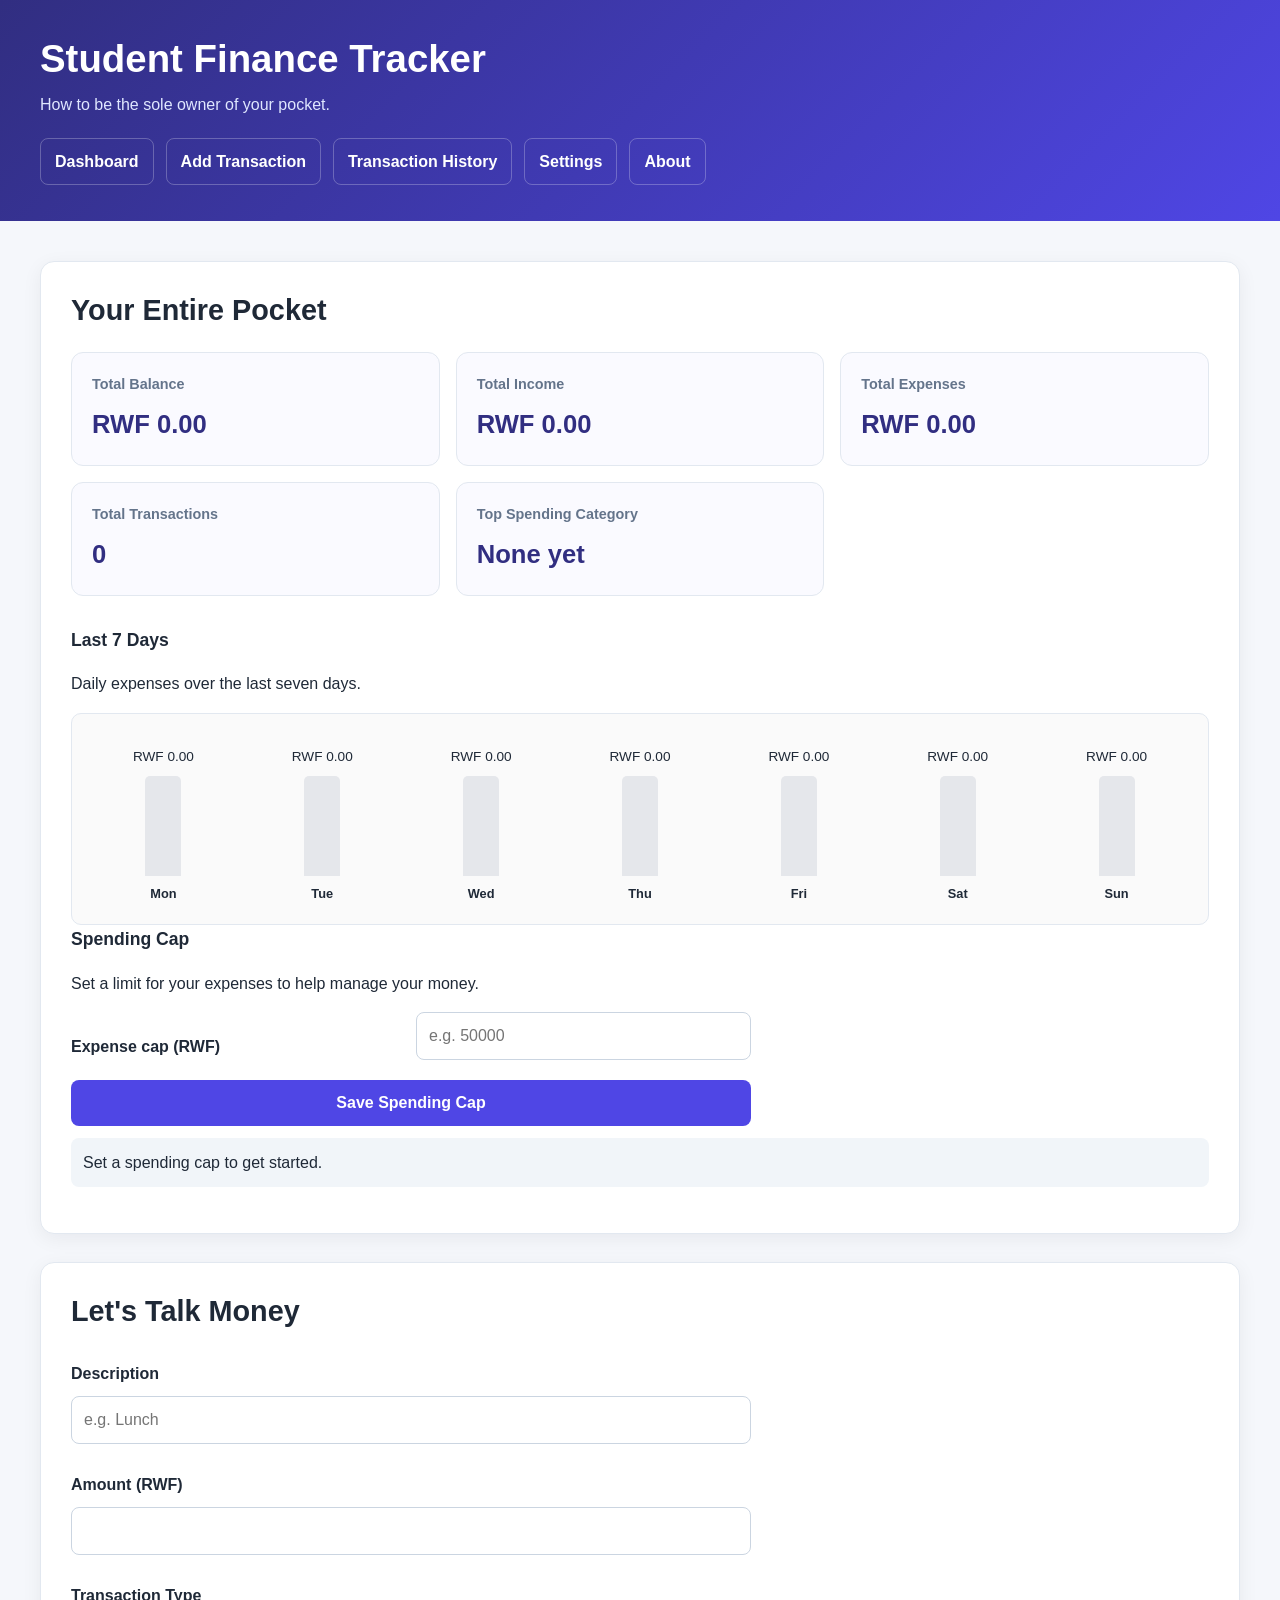
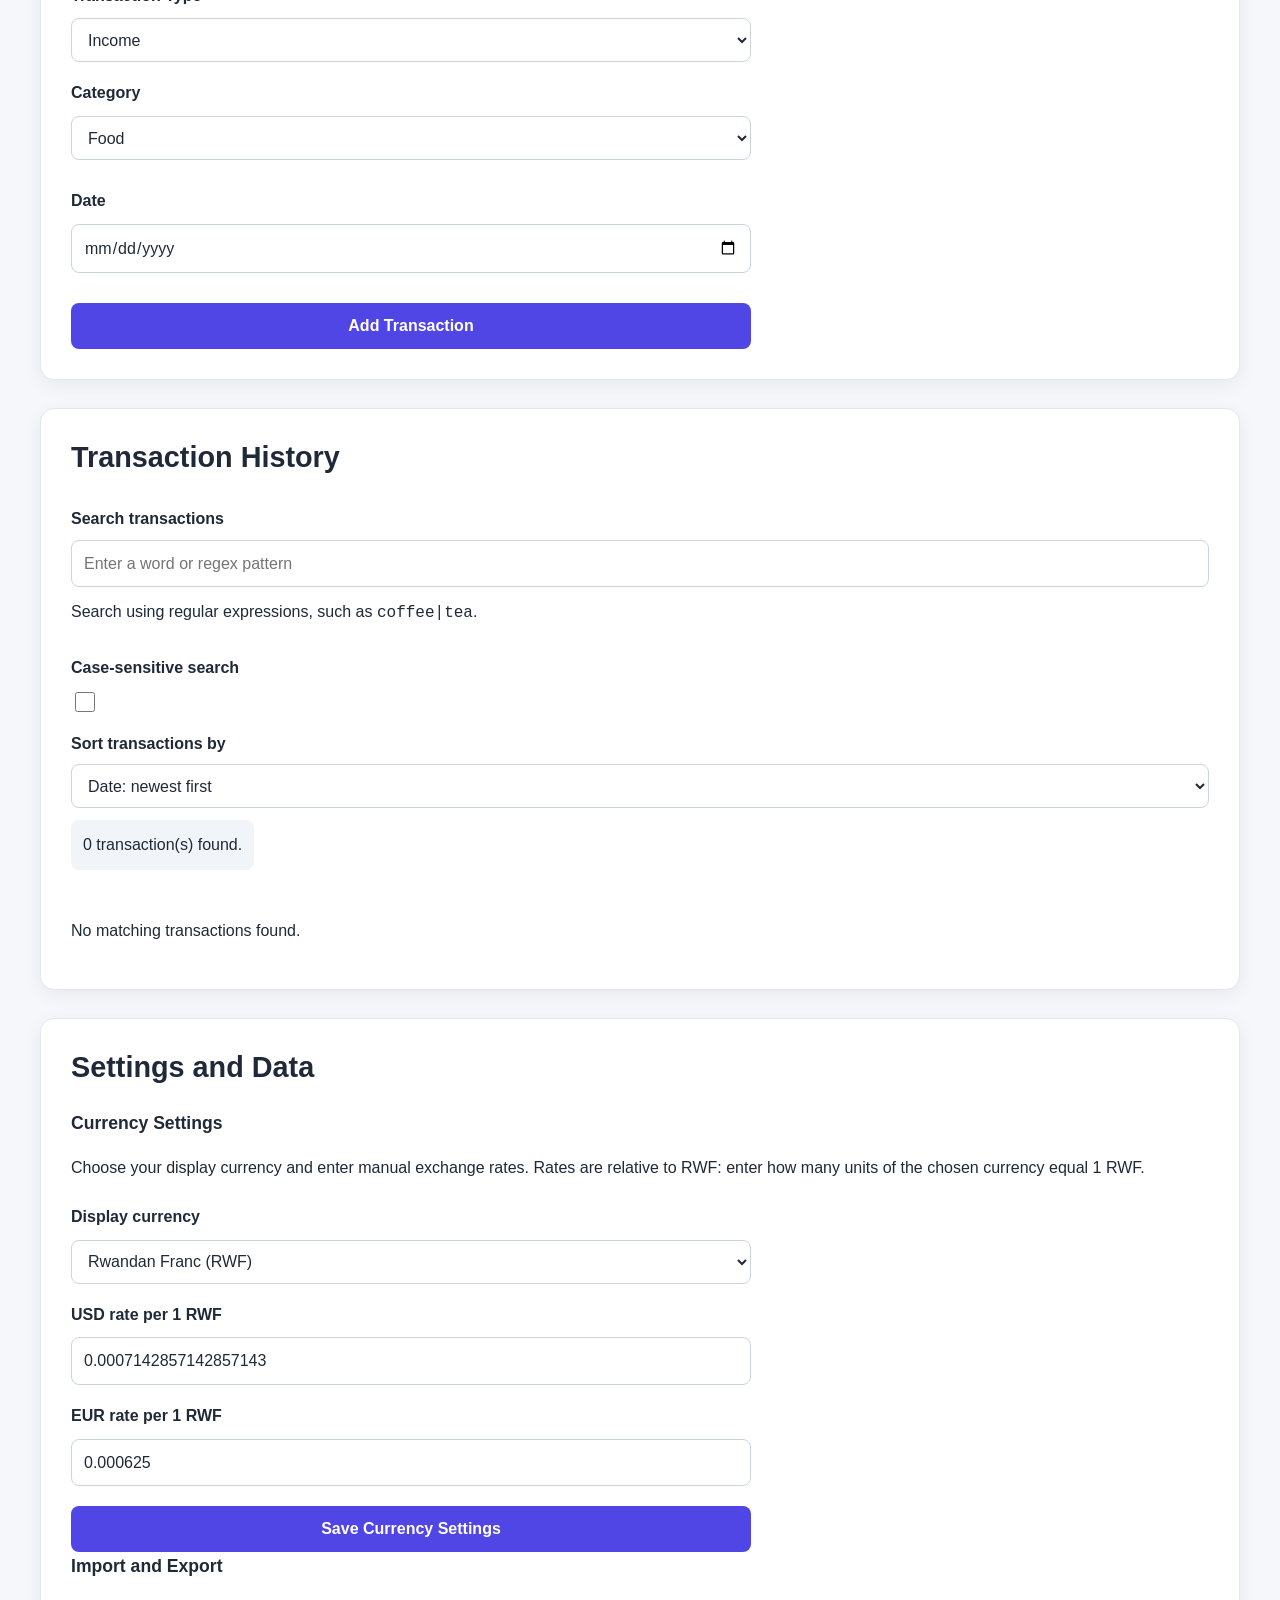
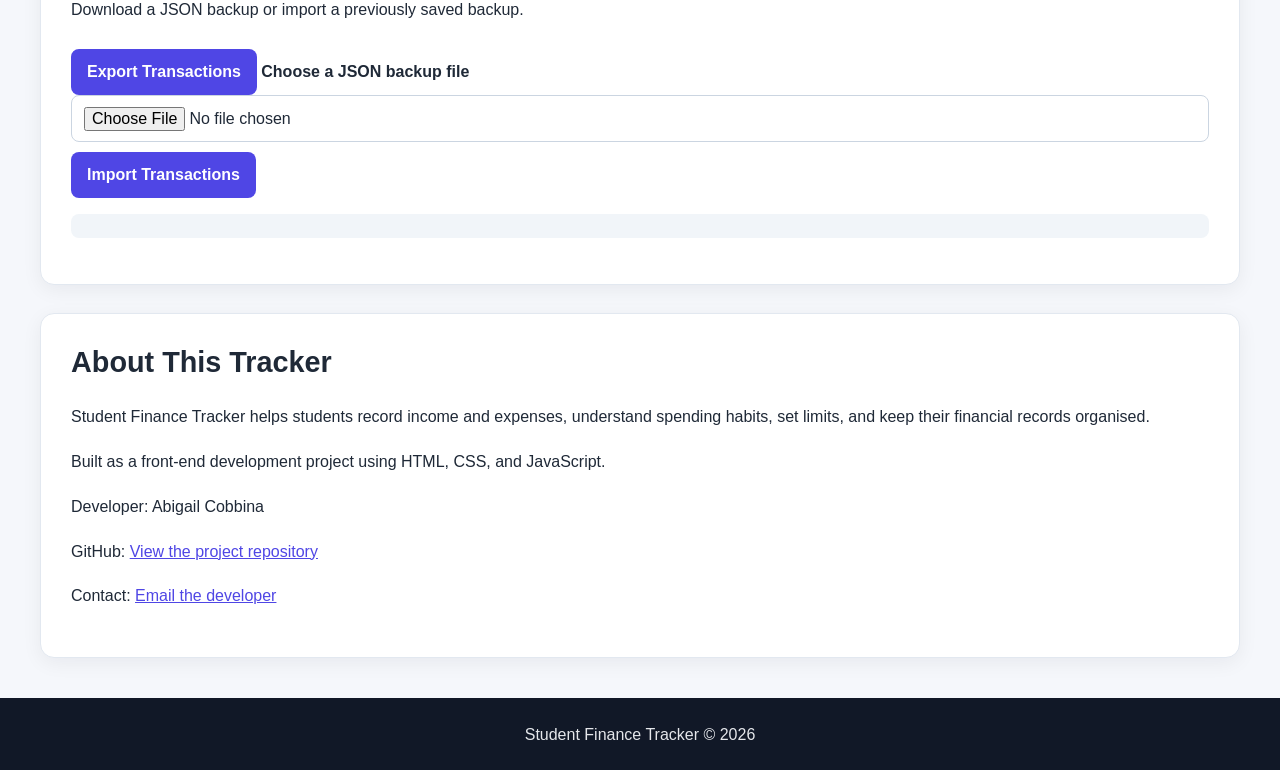
==== commit ef96c696: "Complete final project updates and contact details" ====
--- a/index.html
+++ b/index.html
@@ -226,9 +226,8 @@
             </p>
             <p>
                 Contact:
-                <a href="mailto:YOUR_EMAIL@example.com">Email the developer</a>
-            </p>
-            <p>Note: Replace the example email address with your actual contact email before submission.</p>
+                <a href="mailto:a.amaopooco@alustudent.com">Email the developer</a>
+            </p>
         </section>
     </main>
 
--- a/styles/style.css
+++ b/styles/style.css
@@ -487,3 +487,43 @@
         animation-iteration-count: 1 !important;
     }
 }
+
+/* ===== Multi-page layout ===== */
+.page-dashboard main > section:not(:first-child) {
+    display: none;
+}
+
+.page-transactions main > section:first-child,
+.page-transactions main > section[aria-labelledby="settings-heading"],
+.page-transactions main > section[aria-labelledby="about-heading"] {
+    display: none;
+}
+
+.page-settings main > section:not([aria-labelledby="settings-heading"]) {
+    display: none;
+}
+
+.page-about main > section:not([aria-labelledby="about-heading"]) {
+    display: none;
+}
+
+/* Keep navigation easy to use */
+header nav {
+    display: flex;
+    flex-wrap: wrap;
+    gap: 12px;
+    margin-top: 20px;
+}
+
+header nav a {
+    display: inline-block;
+    padding: 10px 14px;
+    border-radius: 8px;
+    text-decoration: none;
+    font-weight: 600;
+}
+
+header nav a:hover,
+header nav a:focus-visible {
+    text-decoration: underline;
+}
